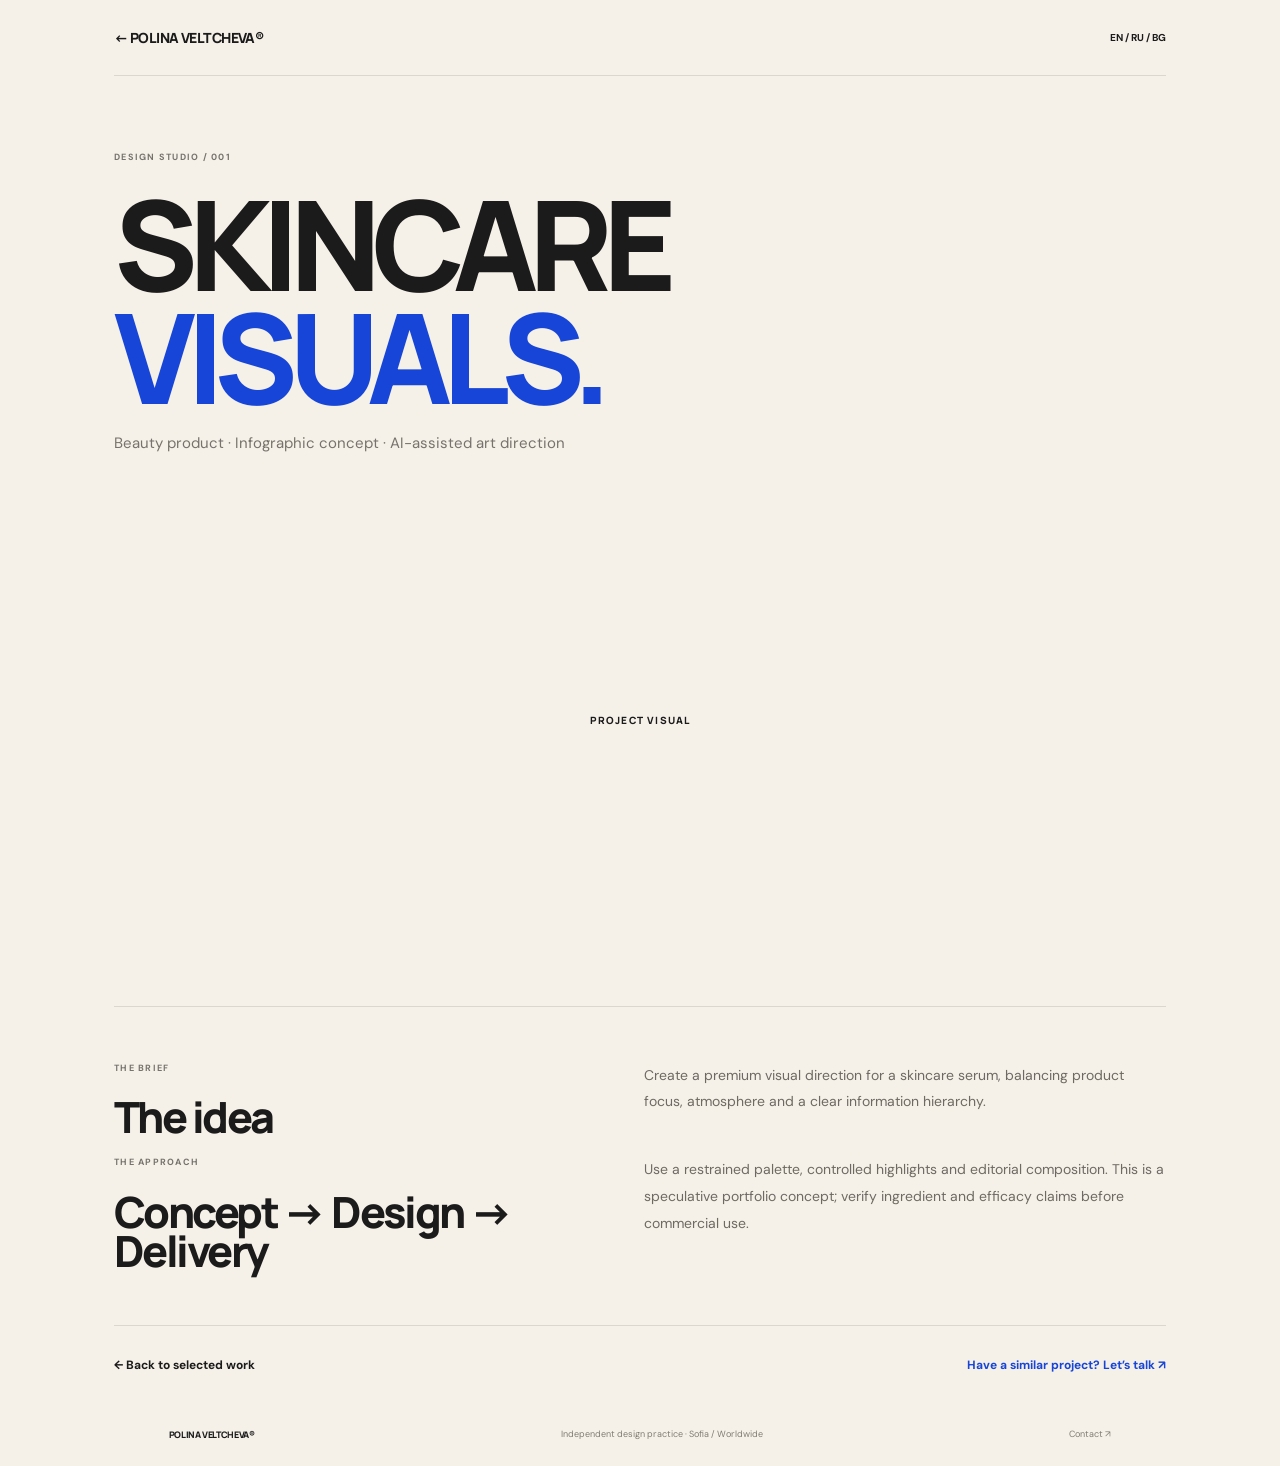
==== case-study.html @ 294dd13c "Add files via upload" ====
<!doctype html><html lang="en"><head><meta charset="utf-8"><meta name="viewport" content="width=device-width,initial-scale=1"><meta name="description" content="Selected design and AI creative project by Polina Veltcheva."><title>Project — Polina Veltcheva</title><link rel="preconnect" href="https://fonts.googleapis.com"><link href="https://fonts.googleapis.com/css2?family=DM+Sans:wght@400;500;600;700&family=Manrope:wght@400;500;600;700;800&display=swap" rel="stylesheet"><link rel="stylesheet" href="styles.css"><link rel="stylesheet" href="case-study.css"></head><body><main class="case-main"><header class="case-top"><a class="footer-brand" href="index.html">← POLINA VELTCHEVA®</a><div class="language-switch"><a href="index.html">EN / RU / BG</a></div></header><section class="case-hero"><p class="eyebrow" id="caseType">PORTFOLIO / CASE STUDY</p><h1 id="caseTitle">A CREATIVE<br><em>CASE STUDY.</em></h1><p id="caseSubtitle">Concept, art direction and visual execution.</p><div class="case-art" id="caseArt"><span>PROJECT VISUAL</span></div></section><section class="case-details"><div><p class="eyebrow">THE BRIEF</p><h2 id="briefTitle">The idea</h2></div><p id="briefText">This project page is a reusable template. Replace this text with the real brief, creative rationale and deliverables for your project.</p><div><p class="eyebrow">THE APPROACH</p><h2>Concept → Design → Delivery</h2></div><p id="approachText">Describe the decisions behind the project, the visual system and how the final assets were prepared. Mark personal and speculative work as a concept project.</p></section><section class="case-next"><a href="index.html#work">← Back to selected work</a><a href="mailto:hello@yourdomain.com">Have a similar project? Let’s talk ↗</a></section><footer class="footer"><a class="footer-brand" href="index.html">POLINA VELTCHEVA®</a><span>Independent design practice · Sofia / Worldwide</span><div><a href="index.html#contact">Contact ↗</a></div></footer></main><script src="case-study.js"></script></body></html>
---- styles.css ----
:root{--paper:#f5f1e9;--ink:#1b1b1b;--muted:#76736d;--blue:#1645d8;--orange:#f26a21;--pink:#f3a0c3;--green:#9da58a;--clay:#c58b73;--line:#dcd7ce;--lime:#d0ff3f;--sidebar:224px}*{box-sizing:border-box}html{scroll-behavior:smooth;scroll-padding-top:24px}body{margin:0;background:var(--paper);color:var(--ink);font-family:'DM Sans',sans-serif;font-size:14px;line-height:1.5}a{color:inherit;text-decoration:none}button{font:inherit;cursor:pointer}.sidebar{width:var(--sidebar);position:fixed;inset:0 auto 0 0;padding:28px 22px 20px;border-right:1px solid var(--line);display:flex;flex-direction:column;background:var(--paper);z-index:20}.brand{display:flex;align-items:center;gap:11px;font-family:Manrope,sans-serif;font-size:13px;line-height:1.05;font-weight:800;letter-spacing:-.04em}.brand-mark{width:39px;height:39px;display:grid;place-items:center;border-radius:50%;background:var(--blue);color:white;font-size:12px;letter-spacing:-.05em}.reg{font-size:8px;vertical-align:top;margin-left:2px}.side-label,.eyebrow{font-size:9px;font-weight:700;letter-spacing:.14em;color:var(--muted)}.side-label{margin:58px 0 14px}.side-nav{display:grid;gap:3px}.nav-link{display:flex;align-items:center;gap:13px;padding:11px 9px;border-radius:4px;font-size:12px;color:#66645e;transition:.2s}.nav-link span{font-size:9px;color:#a19c92}.nav-link b{font-weight:500}.nav-link:hover,.nav-link.active{background:#e9e5dc;color:var(--ink)}.nav-link.active b{font-weight:700}.sidebar-bottom{margin-top:auto}.sidebar-bottom .side-label{margin:0 0 12px}.language-switch{display:flex;gap:7px}.lang{border:1px solid var(--line);background:transparent;border-radius:3px;padding:6px 10px;font-size:10px;color:var(--muted)}.lang.active{background:var(--ink);border-color:var(--ink);color:white}.social-mini{display:flex;gap:14px;margin-top:27px;font-size:10px;font-weight:700}.side-note{margin:28px 0 0;color:#9b968e;font-size:8px;letter-spacing:.08em}.main-content{margin-left:var(--sidebar);max-width:1600px}.topline{height:53px;border-bottom:1px solid var(--line);display:flex;justify-content:space-between;align-items:center;padding:0 5.2%;font-size:9px;letter-spacing:.11em;font-weight:700}.availability{display:flex;align-items:center;gap:8px;color:#66645e}.availability i{width:6px;height:6px;background:#8b9d63;border-radius:50%}.section-pad{padding-left:5.2%;padding-right:5.2%}.hero{min-height:600px;display:grid;grid-template-columns:1fr .94fr;grid-template-rows:1fr auto;column-gap:4%;padding-top:72px;padding-bottom:18px}.hero-copy{align-self:center;padding:0 0 44px}.eyebrow{display:flex;align-items:center;gap:9px;margin:0 0 22px}.eyebrow-dot{width:7px;height:7px;border-radius:50%;background:var(--orange)}h1,h2,h3,p{margin-top:0}h1,h2{font-family:Manrope,sans-serif;font-weight:800;letter-spacing:-.075em;line-height:.91;margin-bottom:24px}h1{font-size:clamp(64px,8vw,124px)}h1 em,h2 em{font-style:normal;color:var(--blue)}.hero-description{font-size:15px;line-height:1.75;max-width:410px;color:#66635d;margin:0 0 28px}.hero-actions{display:flex;align-items:center;gap:25px;flex-wrap:wrap}.button{display:inline-flex;align-items:center;gap:27px;padding:14px 17px;font-size:11px;font-weight:700;transition:transform .2s}.button:hover{transform:translateY(-2px)}.button-blue{background:var(--blue);color:#fff}.text-link{font-size:11px;font-weight:700;border-bottom:1px solid var(--ink);padding:0 0 5px}.hero-art{height:390px;position:relative;overflow:hidden;background:#e7d9cc;align-self:center}.art-arch{position:absolute;left:14%;top:10%;width:57%;height:85%;border-radius:48% 48% 0 0;background:var(--pink)}.art-circle{position:absolute;width:43%;aspect-ratio:1;right:5%;top:17%;background:var(--orange);border-radius:50%;mix-blend-mode:multiply}.art-orange{position:absolute;width:24%;height:35%;right:12%;bottom:0;background:var(--blue);border-radius:50% 50% 0 0;transform:rotate(-14deg)}.art-pink{position:absolute;width:14%;height:20%;left:8%;bottom:9%;background:var(--green);border-radius:50%}.art-green{position:absolute;width:16%;height:17%;right:9%;top:5%;background:var(--green);border-radius:50%}.art-blue-type{position:absolute;left:25%;top:28%;font-family:Manrope,sans-serif;font-size:clamp(28px,4vw,55px);line-height:.82;font-weight:800;letter-spacing:-.08em;color:var(--blue);transform:rotate(-7deg)}.art-blue-type span{font-size:11px;vertical-align:top}.art-caption{position:absolute;left:7%;top:7%;font-size:8px;font-weight:700;letter-spacing:.12em;line-height:1.6}.art-star{position:absolute;right:8%;bottom:10%;font-size:36px;color:var(--paper)}.hero-bottom{grid-column:1/-1;display:flex;justify-content:space-between;gap:14px;padding-top:17px;border-top:1px solid var(--line);font-size:8px;font-weight:700;letter-spacing:.12em;color:#8b867d}.hero-bottom a{color:var(--blue)}.directions{padding-top:108px;padding-bottom:100px;background:#eeebe3}.section-heading{display:grid;grid-template-columns:1.1fr .8fr;align-items:end;column-gap:10%;margin-bottom:35px}.section-heading .eyebrow{grid-column:1/-1;margin-bottom:20px}.section-heading h2,.work-heading h2,.services h2,.about h2{font-size:clamp(42px,5.2vw,76px);margin:0}.section-heading>p:last-child{max-width:280px;color:#77736c;font-size:13px;line-height:1.8;margin:0 0 4px}.direction-grid{display:grid;grid-template-columns:1fr 1fr;gap:22px}.direction-card{display:block;min-width:0}.direction-top{display:flex;justify-content:space-between;padding:14px 0;font-size:9px;font-weight:700;letter-spacing:.1em}.design-visual,.ai-visual{height:310px;position:relative;overflow:hidden}.design-visual{background:var(--blue);display:grid;place-items:center}.cream-product{position:relative;width:56%;height:75%;background:#f1e7d9;padding:23px;color:var(--blue);font-family:Manrope,sans-serif;font-size:clamp(15px,2vw,28px);font-weight:800;line-height:.92;letter-spacing:-.06em}.product-bottle{position:absolute;right:15%;bottom:10%;width:26%;height:53%;background:var(--pink);border-radius:36% 36% 12% 12%;box-shadow:inset -8px 0 rgba(160,65,100,.13)}.product-bottle:before{content:"";position:absolute;left:33%;top:-12%;width:34%;height:13%;background:var(--ink)}.product-orb{position:absolute;right:7%;top:10%;width:31%;aspect-ratio:1;border-radius:50%;background:var(--orange)}.mini-sticker{position:absolute;left:7%;bottom:8%;background:var(--lime);padding:12px;font-size:9px;font-weight:800;line-height:1.1;transform:rotate(-8deg)}.ai-visual{background:var(--pink)}.ai-orbit{position:absolute;left:22%;top:10%;width:55%;height:80%;border:1px solid rgba(27,27,27,.5);border-radius:50%;transform:rotate(30deg)}.ai-pedestal{position:absolute;width:52%;height:20%;left:25%;bottom:10%;background:var(--clay);transform:skew(-22deg)}.ai-object{position:absolute;width:32%;height:44%;left:35%;top:22%;background:linear-gradient(130deg,#fff0e4,#c5b9c8 48%,#1645d8);border-radius:45% 45% 28% 28%;box-shadow:14px 15px 0 rgba(27,27,27,.08);transform:rotate(14deg)}.ai-word{position:absolute;left:7%;top:8%;font-family:Manrope,sans-serif;font-size:clamp(27px,3.5vw,50px);font-weight:800;line-height:.8;letter-spacing:-.08em}.ai-word span{color:var(--blue)}.ai-tag{position:absolute;right:6%;bottom:8%;font-size:8px;font-weight:700;letter-spacing:.1em;text-align:right}.direction-bottom{display:flex;justify-content:space-between;align-items:center;padding:19px 0 0}.direction-bottom h3{font-size:22px;letter-spacing:-.05em;margin:0 0 4px}.direction-bottom p{font-size:11px;color:#77736c;margin:0}.round-arrow{display:grid;place-items:center;width:36px;height:36px;border:1px solid #c8c3b9;border-radius:50%;font-size:17px;transition:.2s}.direction-card:hover .round-arrow{background:var(--ink);color:white;border-color:var(--ink)}.work{padding-top:110px;padding-bottom:110px}.work-heading{display:flex;align-items:end;justify-content:space-between;gap:25px;margin-bottom:38px}.work-heading .eyebrow{margin-bottom:18px}.work-heading>p{max-width:270px;color:#77736c;font-size:13px;line-height:1.8;margin:0 0 5px}.filters{display:flex;gap:9px;flex-wrap:wrap;border-bottom:1px solid var(--line);padding-bottom:17px;margin-bottom:24px}.filter{border:1px solid var(--line);background:transparent;border-radius:30px;padding:9px 14px;font-size:10px;color:#6d6962}.filter sup{font-size:8px}.filter.active{background:var(--ink);border-color:var(--ink);color:white}.project-grid{display:grid;grid-template-columns:1fr 1fr;gap:34px 22px}.project-card[hidden]{display:none}.project-image{display:block;height:auto;aspect-ratio:1.08/1;position:relative;overflow:hidden;transition:transform .25s}.project-image:hover{transform:translateY(-3px)}.project-index{position:absolute;top:15px;left:15px;font-size:8px;letter-spacing:.1em;font-weight:700;z-index:3}.image-arrow{position:absolute;right:13px;bottom:13px;width:31px;height:31px;display:grid;place-items:center;border-radius:50%;background:var(--paper);font-size:15px;z-index:4}.project-beauty{background:#efcbd2}.beauty-bottle{position:absolute;left:35%;top:20%;height:61%;width:29%;background:linear-gradient(90deg,#e5b7c0,#fff0e5 45%,#d9a7b4);border-radius:22% 22% 12% 12%;box-shadow:20px 22px 0 rgba(122,62,84,.09)}.beauty-bottle:before{content:"";position:absolute;left:35%;top:-13%;width:30%;height:14%;background:var(--blue)}.beauty-label{position:absolute;left:8%;bottom:9%;font-family:Manrope,sans-serif;font-size:clamp(24px,3.8vw,48px);font-weight:800;line-height:.8;letter-spacing:-.08em;color:var(--blue)}.beauty-label span{display:block;font-size:9px;letter-spacing:.1em;margin-top:13px}.project-orbit{background:var(--blue);color:white}.orbit-sphere{position:absolute;width:46%;aspect-ratio:1;left:28%;top:23%;border-radius:50%;background:radial-gradient(circle at 30% 25%,#fff1dc,#e8a4c5 30%,#f26a21 60%,#5b1d84 90%);box-shadow:18px 24px 0 rgba(8,18,71,.25)}.orbit-ring{position:absolute;width:78%;height:40%;left:11%;top:34%;border:2px solid var(--lime);border-radius:50%;transform:rotate(-28deg)}.orbit-copy{position:absolute;left:8%;bottom:9%;font-size:clamp(20px,3vw,37px);line-height:.8;font-weight:800;letter-spacing:-.07em}.project-editorial{background:#d9d9c7}.editorial-type{position:absolute;top:16%;left:9%;font-family:Manrope,sans-serif;font-weight:800;font-size:clamp(29px,4vw,52px);line-height:.82;letter-spacing:-.08em;color:#1e382b;z-index:2}.editorial-type i{font-style:normal;color:var(--orange)}.editorial-shape{position:absolute;right:8%;bottom:10%;width:42%;height:55%;background:var(--clay);border-radius:50% 50% 8% 8%;transform:rotate(17deg)}.project-pop{background:var(--orange);color:var(--ink)}.pop-flower{position:absolute;right:8%;top:10%;font-size:clamp(90px,15vw,190px);line-height:1;color:var(--pink);text-shadow:8px 7px var(--blue)}.pop-type{position:absolute;left:8%;top:32%;font-size:clamp(40px,6vw,78px);font-family:Manrope,sans-serif;font-weight:800;line-height:.75;letter-spacing:-.09em}.pop-sub{position:absolute;left:9%;bottom:11%;font-size:9px;font-weight:800;letter-spacing:.15em}.project-clay{background:#d4b4a2}.clay-pack{position:absolute;width:35%;height:58%;left:34%;top:20%;background:#e9d5c7;box-shadow:17px 13px 0 #a87862;transform:rotate(-7deg)}.clay-pack:before{content:"PV";position:absolute;top:20%;left:20%;font-size:clamp(26px,4vw,50px);font-weight:800;color:#b47c63}.clay-type{position:absolute;left:7%;bottom:8%;font-size:clamp(19px,2.5vw,32px);font-weight:800;line-height:.85;letter-spacing:-.07em}.project-motion{background:#d4d5f7}.motion-sun{position:absolute;width:40%;aspect-ratio:1;border-radius:50%;right:13%;top:10%;background:var(--orange)}.motion-type{position:absolute;left:8%;top:25%;font-size:clamp(33px,4.8vw,62px);line-height:.78;letter-spacing:-.08em;font-weight:800;z-index:2}.motion-type i{font-style:normal;color:var(--blue)}.motion-wave{position:absolute;bottom:-14%;left:10%;width:90%;height:45%;background:var(--blue);border-radius:50% 50% 0 0;transform:rotate(-13deg)}.project-meta{display:flex;justify-content:space-between;gap:10px;padding-top:12px}.project-meta h3{font-size:13px;margin:0 0 3px;letter-spacing:-.02em}.project-meta p,.project-meta>span{font-size:10px;color:#8a857c;margin:0}.project-meta>span{white-space:nowrap}.prototype-note{font-size:10px;color:#8a857c;margin:32px 0 0}.services{background:#e9e5dc;padding-top:90px;padding-bottom:95px;display:grid;grid-template-columns:.9fr 1.1fr;gap:8%}.services .eyebrow{margin-bottom:22px}.services h2{font-size:clamp(39px,4.5vw,65px)}.service-list{padding-top:7px}.service-list>div{display:grid;grid-template-columns:32px 1fr 20px;gap:12px;align-items:center;padding:17px 0;border-bottom:1px solid #cbc5bb}.service-list>div:first-child{border-top:1px solid #cbc5bb}.service-list span{font-size:9px;color:#8d887f}.service-list h3{font-size:14px;font-weight:500;margin:0;letter-spacing:-.02em}.service-list b{font-weight:400;font-size:16px}.about{padding-top:110px;padding-bottom:110px;display:grid;grid-template-columns:1fr 1fr;gap:9%;align-items:center}.about-art{height:355px;background:var(--green);position:relative;overflow:hidden}.about-blue{position:absolute;left:8%;top:12%;font-family:Manrope,sans-serif;font-weight:800;font-size:clamp(33px,4vw,53px);line-height:.82;letter-spacing:-.08em;color:var(--blue);z-index:2}.about-blue i{font-style:normal;color:var(--paper)}.about-orange{position:absolute;right:7%;top:18%;width:45%;aspect-ratio:1;border-radius:50%;background:var(--orange)}.about-pink{position:absolute;left:31%;bottom:-13%;width:44%;height:53%;background:var(--pink);border-radius:50% 50% 0 0;transform:rotate(-16deg)}.about-art>span{position:absolute;left:8%;bottom:7%;font-size:8px;letter-spacing:.12em;font-weight:700}.about-copy .eyebrow{margin-bottom:20px}.about-copy h2{font-size:clamp(40px,4.6vw,65px);margin-bottom:23px}.about-copy>p:not(.eyebrow){font-size:13px;line-height:1.9;color:#6e6a63;max-width:410px;margin-bottom:26px}.contact{padding-top:78px;padding-bottom:75px;background:var(--blue);color:white}.contact-inner{position:relative;max-width:900px;margin:auto}.contact .eyebrow{color:#d4ddff}.contact h2{font-size:clamp(56px,9vw,120px);margin-bottom:24px}.contact h2 em{color:var(--lime)}.contact-inner>p:not(.eyebrow){color:#dce3ff;max-width:340px;line-height:1.8;font-size:13px;margin-bottom:24px}.button-cream{background:var(--paper);color:var(--ink)}.contact-spark{position:absolute;right:5%;top:14%;font-size:clamp(50px,8vw,105px);color:var(--orange)}.footer{padding:24px 5.2%;display:flex;align-items:center;justify-content:space-between;gap:20px;font-size:9px;color:#817c73}.footer-brand{font-family:Manrope,sans-serif;font-weight:800;color:var(--ink);letter-spacing:-.04em}.footer>div{display:flex;gap:15px;flex-wrap:wrap}.menu-toggle{display:none}
@media(min-width:1500px){.hero{min-height:690px}.hero-art{height:470px}.design-visual,.ai-visual{height:370px}}
@media(max-width:1050px){:root{--sidebar:190px}.sidebar{padding:24px 16px}.hero{padding-top:55px;min-height:530px}.hero-art{height:330px}.directions,.work,.about{padding-top:80px;padding-bottom:80px}.services{padding-top:75px;padding-bottom:75px}.design-visual,.ai-visual{height:260px}}
@media(max-width:760px){:root{--sidebar:0px}.sidebar{width:270px;transform:translateX(-105%);transition:transform .25s;box-shadow:8px 0 30px rgba(0,0,0,.08)}.sidebar.open{transform:translateX(0)}.menu-toggle{display:grid;place-items:center;position:fixed;z-index:30;top:12px;right:14px;width:38px;height:38px;border:1px solid var(--line);border-radius:50%;background:var(--paper);font-size:16px}.main-content{margin-left:0}.topline{height:58px;padding:0 22px;padding-right:65px;font-size:8px}.availability{display:none}.section-pad{padding-left:22px;padding-right:22px}.hero{display:flex;flex-direction:column;gap:28px;padding-top:58px;min-height:0}.hero-copy{padding-bottom:0}.hero h1{font-size:clamp(62px,16vw,100px)}.hero-description{font-size:14px;max-width:360px}.hero-art{width:100%;height:auto;aspect-ratio:1.08/1}.art-blue-type{font-size:clamp(38px,10vw,64px)}.hero-bottom{width:100%;margin-top:5px;flex-wrap:wrap;font-size:7px}.hero-bottom span:last-child{display:none}.directions,.work,.about{padding-top:72px;padding-bottom:72px}.section-heading{display:block}.section-heading h2,.work-heading h2{font-size:clamp(45px,12vw,70px);margin-bottom:17px}.section-heading>p:last-child{max-width:360px}.direction-grid{grid-template-columns:1fr;gap:28px}.design-visual,.ai-visual{height:auto;aspect-ratio:1.15/1}.work-heading{display:block}.work-heading>p{margin-top:18px}.project-grid{gap:25px 12px}.project-meta{display:block}.project-meta h3{font-size:12px}.project-meta>span{display:block;margin-top:5px}.project-index{top:10px;left:10px;font-size:7px}.image-arrow{right:8px;bottom:8px;width:26px;height:26px}.services{grid-template-columns:1fr;gap:32px;padding:72px 22px}.services h2{font-size:clamp(40px,10vw,62px)}.service-list h3{font-size:13px}.about{grid-template-columns:1fr;gap:35px}.about-art{height:auto;aspect-ratio:1.05/1}.about-copy h2{font-size:clamp(43px,11vw,64px)}.contact{padding-top:65px;padding-bottom:65px}.contact h2{font-size:clamp(56px,14vw,95px)}.contact-spark{right:0;top:0;font-size:45px}.footer{padding:22px;display:grid;grid-template-columns:1fr auto;gap:13px}.footer>span{grid-column:1/-1;grid-row:2}.footer>div{justify-content:flex-end;gap:10px}.footer>div a{font-size:8px}}
@media(max-width:390px){.project-grid{grid-template-columns:1fr}.project-meta{display:flex}.project-meta>span{margin:0}.filters{gap:6px}.filter{padding:8px 10px}.footer{grid-template-columns:1fr}.footer>div{justify-content:flex-start}.footer>span{grid-row:auto}}

/* Real portfolio artwork */
.project-image{background:#e9e1d7}.project-photo{display:block;width:100%;height:100%;object-fit:cover;object-position:center;transition:transform .45s ease}.project-image:hover .project-photo{transform:scale(1.035)}.project-index{padding:7px 9px;background:rgba(245,241,233,.88);color:#1b1b1b;backdrop-filter:blur(8px)}.prototype-note{max-width:720px;line-height:1.7}
---- case-study.css ----
.case-main{margin:0 auto;max-width:1180px;padding:0 5vw}.case-top{display:flex;justify-content:space-between;align-items:center;padding:27px 0;border-bottom:1px solid var(--line)}.case-top .language-switch a{font-size:10px;font-weight:700}.case-hero{padding:75px 0 55px}.case-hero h1{font-size:clamp(60px,10vw,125px);margin:18px 0}.case-hero>p:not(.eyebrow){color:#77736c;font-size:15px}.case-art{margin-top:36px;min-height:370px;aspect-ratio:16/7;background:linear-gradient(135deg,#f3a0c3,#f26a21 48%,#1645d8);display:grid;place-items:center;color:#fff;font-family:Manrope,sans-serif;font-size:clamp(24px,5vw,56px);font-weight:800;letter-spacing:-.07em}.case-details{display:grid;grid-template-columns:1fr 1.2fr;gap:20px 9%;padding:55px 0;border-top:1px solid var(--line)}.case-details h2{font-size:clamp(26px,4vw,43px);letter-spacing:-.06em;margin:0}.case-details>p{max-width:520px;color:#6e6a63;line-height:1.9;margin:0}.case-next{display:flex;justify-content:space-between;gap:20px;padding:30px 0;border-top:1px solid var(--line);font-size:12px;font-weight:700}.case-next a:last-child{color:var(--blue)}@media(max-width:650px){.case-hero{padding-top:50px}.case-art{min-height:230px}.case-details{grid-template-columns:1fr;gap:12px;padding:38px 0}.case-details>p{margin-bottom:28px}.case-next{flex-direction:column}.case-main .footer{padding-left:0;padding-right:0}}

.case-art{min-height:360px;background-size:cover;background-position:center;position:relative}.case-art span{display:inline-block;margin:18px;padding:8px 10px;background:rgba(245,241,233,.9);color:#1b1b1b;font-size:10px;letter-spacing:.12em}
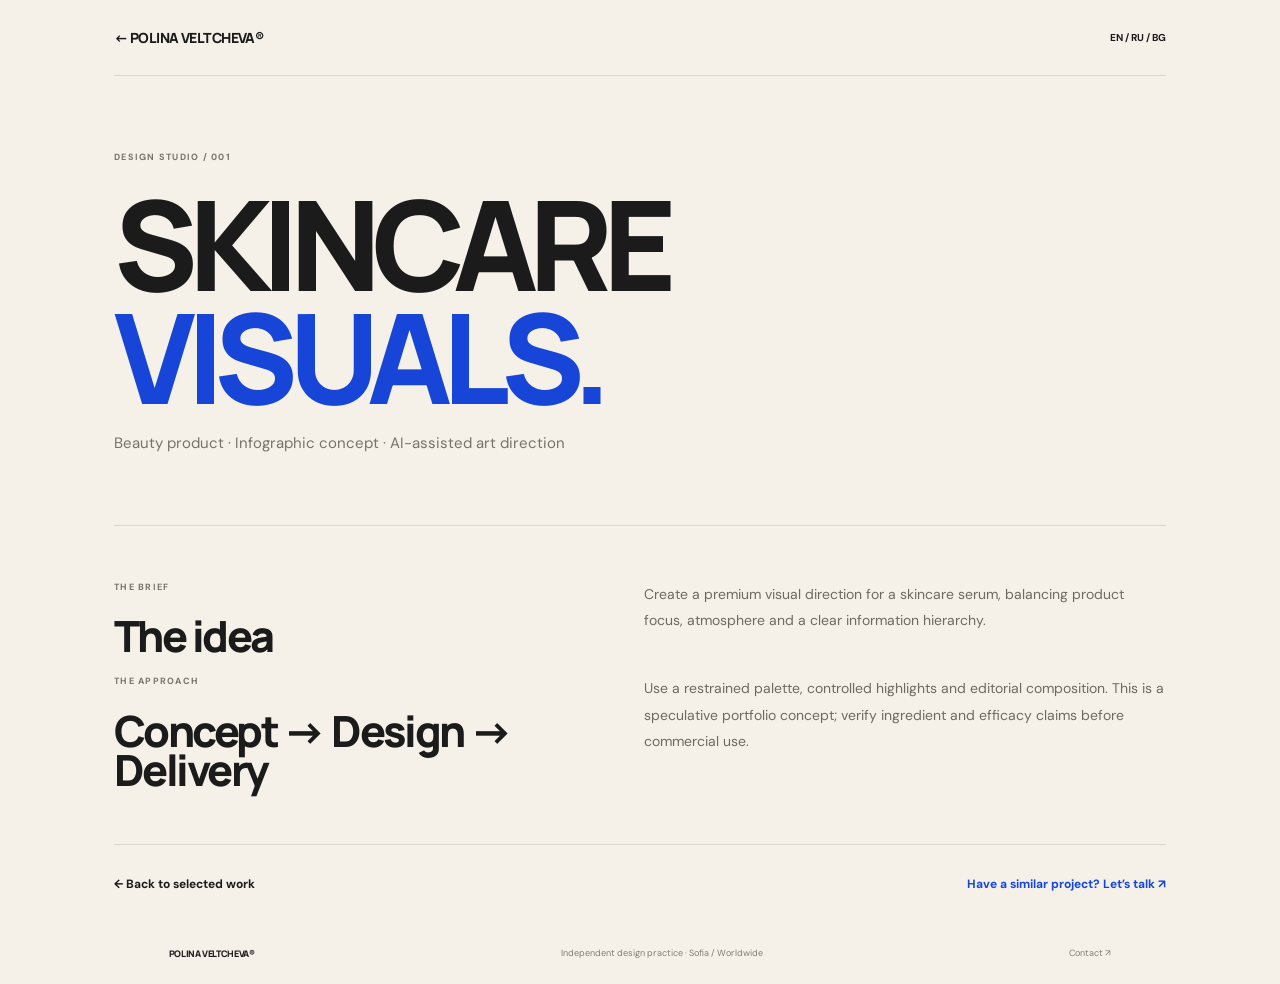
==== commit 2eeb84c9: "Update case-study.html" ====
--- a/case-study.html
+++ b/case-study.html
@@ -1 +1,57 @@
-<!doctype html><html lang="en"><head><meta charset="utf-8"><meta name="viewport" content="width=device-width,initial-scale=1"><meta name="description" content="Selected design and AI creative project by Polina Veltcheva."><title>Project — Polina Veltcheva</title><link rel="preconnect" href="https://fonts.googleapis.com"><link href="https://fonts.googleapis.com/css2?family=DM+Sans:wght@400;500;600;700&family=Manrope:wght@400;500;600;700;800&display=swap" rel="stylesheet"><link rel="stylesheet" href="styles.css"><link rel="stylesheet" href="case-study.css"></head><body><main class="case-main"><header class="case-top"><a class="footer-brand" href="index.html">← POLINA VELTCHEVA®</a><div class="language-switch"><a href="index.html">EN / RU / BG</a></div></header><section class="case-hero"><p class="eyebrow" id="caseType">PORTFOLIO / CASE STUDY</p><h1 id="caseTitle">A CREATIVE<br><em>CASE STUDY.</em></h1><p id="caseSubtitle">Concept, art direction and visual execution.</p><div class="case-art" id="caseArt"><span>PROJECT VISUAL</span></div></section><section class="case-details"><div><p class="eyebrow">THE BRIEF</p><h2 id="briefTitle">The idea</h2></div><p id="briefText">This project page is a reusable template. Replace this text with the real brief, creative rationale and deliverables for your project.</p><div><p class="eyebrow">THE APPROACH</p><h2>Concept → Design → Delivery</h2></div><p id="approachText">Describe the decisions behind the project, the visual system and how the final assets were prepared. Mark personal and speculative work as a concept project.</p></section><section class="case-next"><a href="index.html#work">← Back to selected work</a><a href="mailto:hello@yourdomain.com">Have a similar project? Let’s talk ↗</a></section><footer class="footer"><a class="footer-brand" href="index.html">POLINA VELTCHEVA®</a><span>Independent design practice · Sofia / Worldwide</span><div><a href="index.html#contact">Contact ↗</a></div></footer></main><script src="case-study.js"></script></body></html>
+<!doctype html>
+<html lang="en">
+<head>
+  <meta charset="utf-8">
+  <meta name="viewport" content="width=device-width, initial-scale=1">
+  <meta name="description" content="Selected design and AI creative project by Polina Veltcheva.">
+  <title>Project — Polina Veltcheva</title>
+  <link rel="preconnect" href="https://fonts.googleapis.com">
+  <link href="https://fonts.googleapis.com/css2?family=DM+Sans:wght@400;500;600;700&family=Manrope:wght@400;500;600;700;800&display=swap" rel="stylesheet">
+  <link rel="stylesheet" href="styles.css">
+  <link rel="stylesheet" href="case-study.css">
+</head>
+<body>
+  <main class="case-main">
+    <header class="case-top">
+      <a class="footer-brand" href="index.html">← POLINA VELTCHEVA®</a>
+      <div class="language-switch">
+        <a href="index.html">EN / RU / BG</a>
+      </div>
+    </header>
+
+    <section class="case-hero">
+      <p class="eyebrow" id="caseType">PORTFOLIO / CASE STUDY</p>
+      <h1 id="caseTitle">A CREATIVE<br><em>CASE STUDY.</em></h1>
+      <p id="caseSubtitle">Concept, art direction and visual execution.</p>
+    </section>
+
+    <section class="case-gallery" id="caseGallery" aria-label="Project gallery"></section>
+
+    <section class="case-details">
+      <div>
+        <p class="eyebrow">THE BRIEF</p>
+        <h2 id="briefTitle">The idea</h2>
+      </div>
+      <p id="briefText"></p>
+
+      <div>
+        <p class="eyebrow">THE APPROACH</p>
+        <h2>Concept → Design → Delivery</h2>
+      </div>
+      <p id="approachText"></p>
+    </section>
+
+    <section class="case-next">
+      <a href="index.html#work">← Back to selected work</a>
+      <a href="mailto:hello@yourdomain.com">Have a similar project? Let’s talk ↗</a>
+    </section>
+
+    <footer class="footer">
+      <a class="footer-brand" href="index.html">POLINA VELTCHEVA®</a>
+      <span>Independent design practice · Sofia / Worldwide</span>
+      <div><a href="index.html#contact">Contact ↗</a></div>
+    </footer>
+  </main>
+  <script src="case-study.js"></script>
+</body>
+</html>
